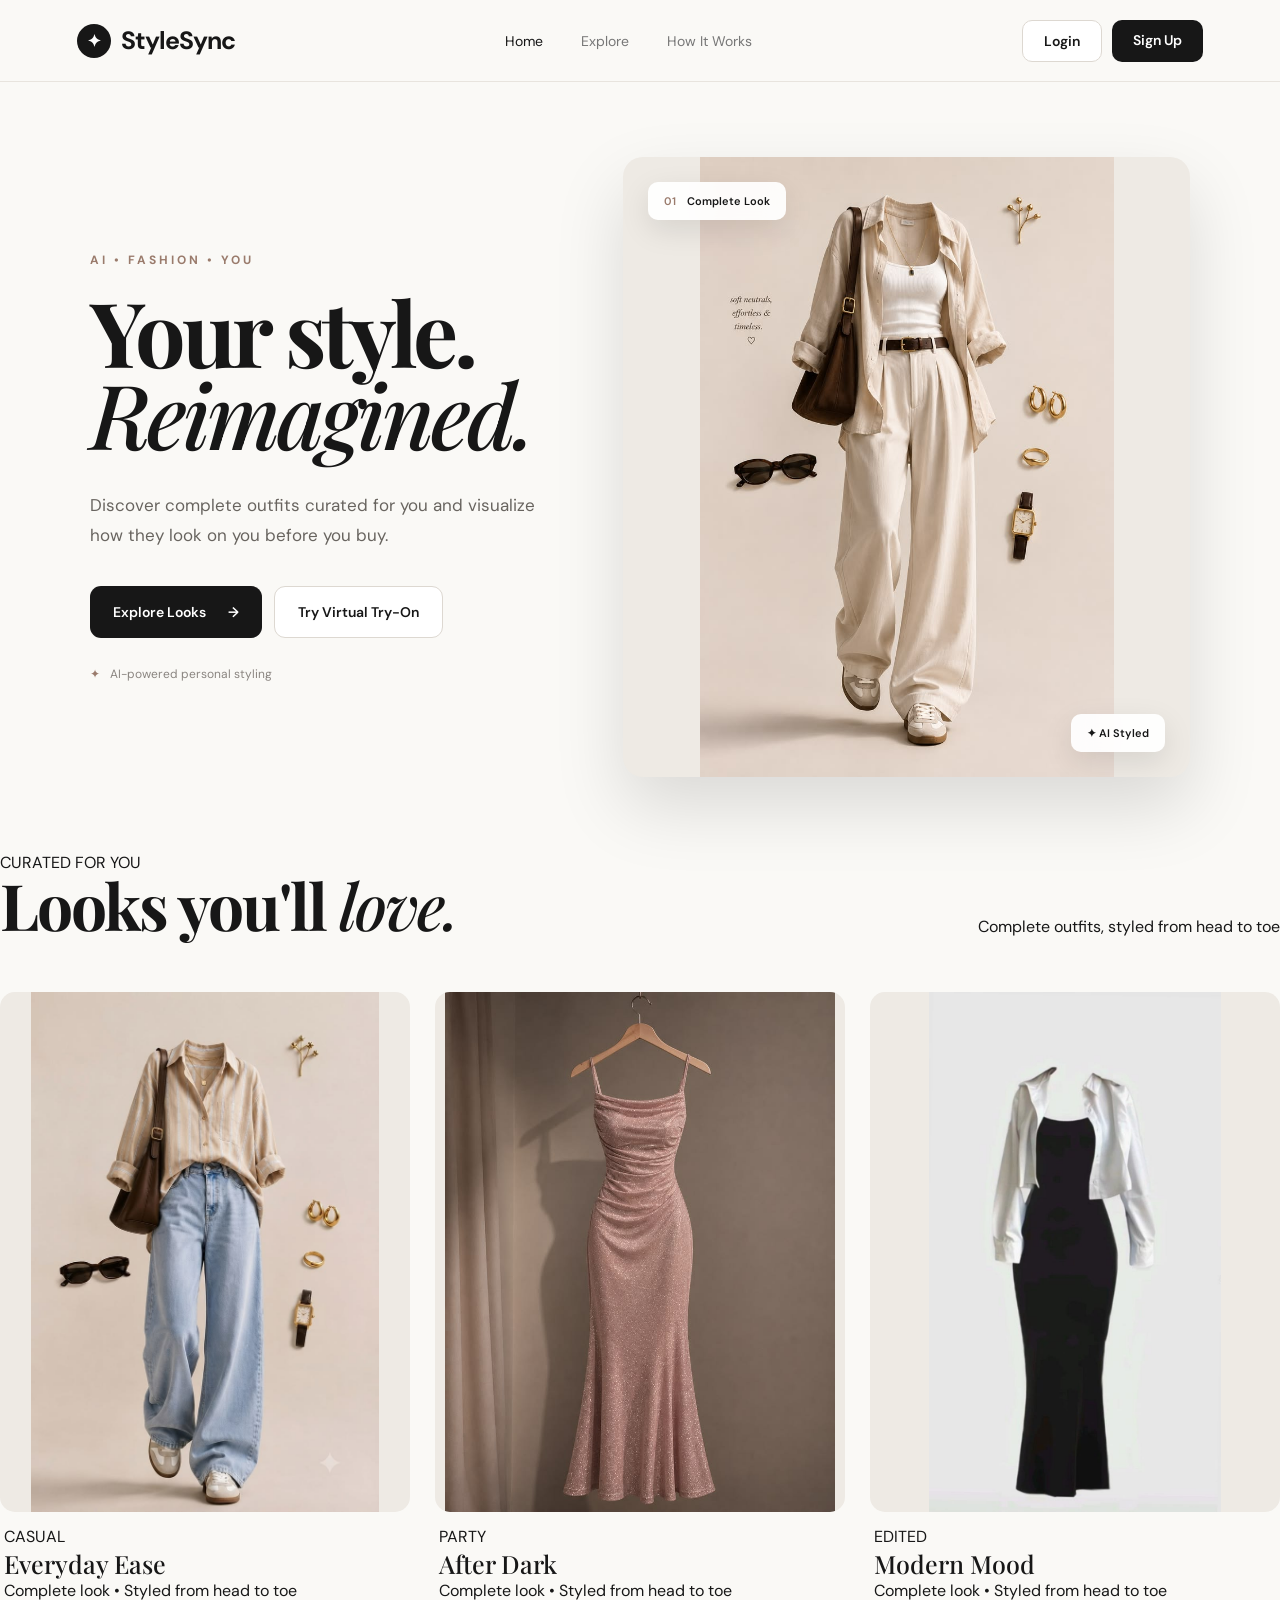
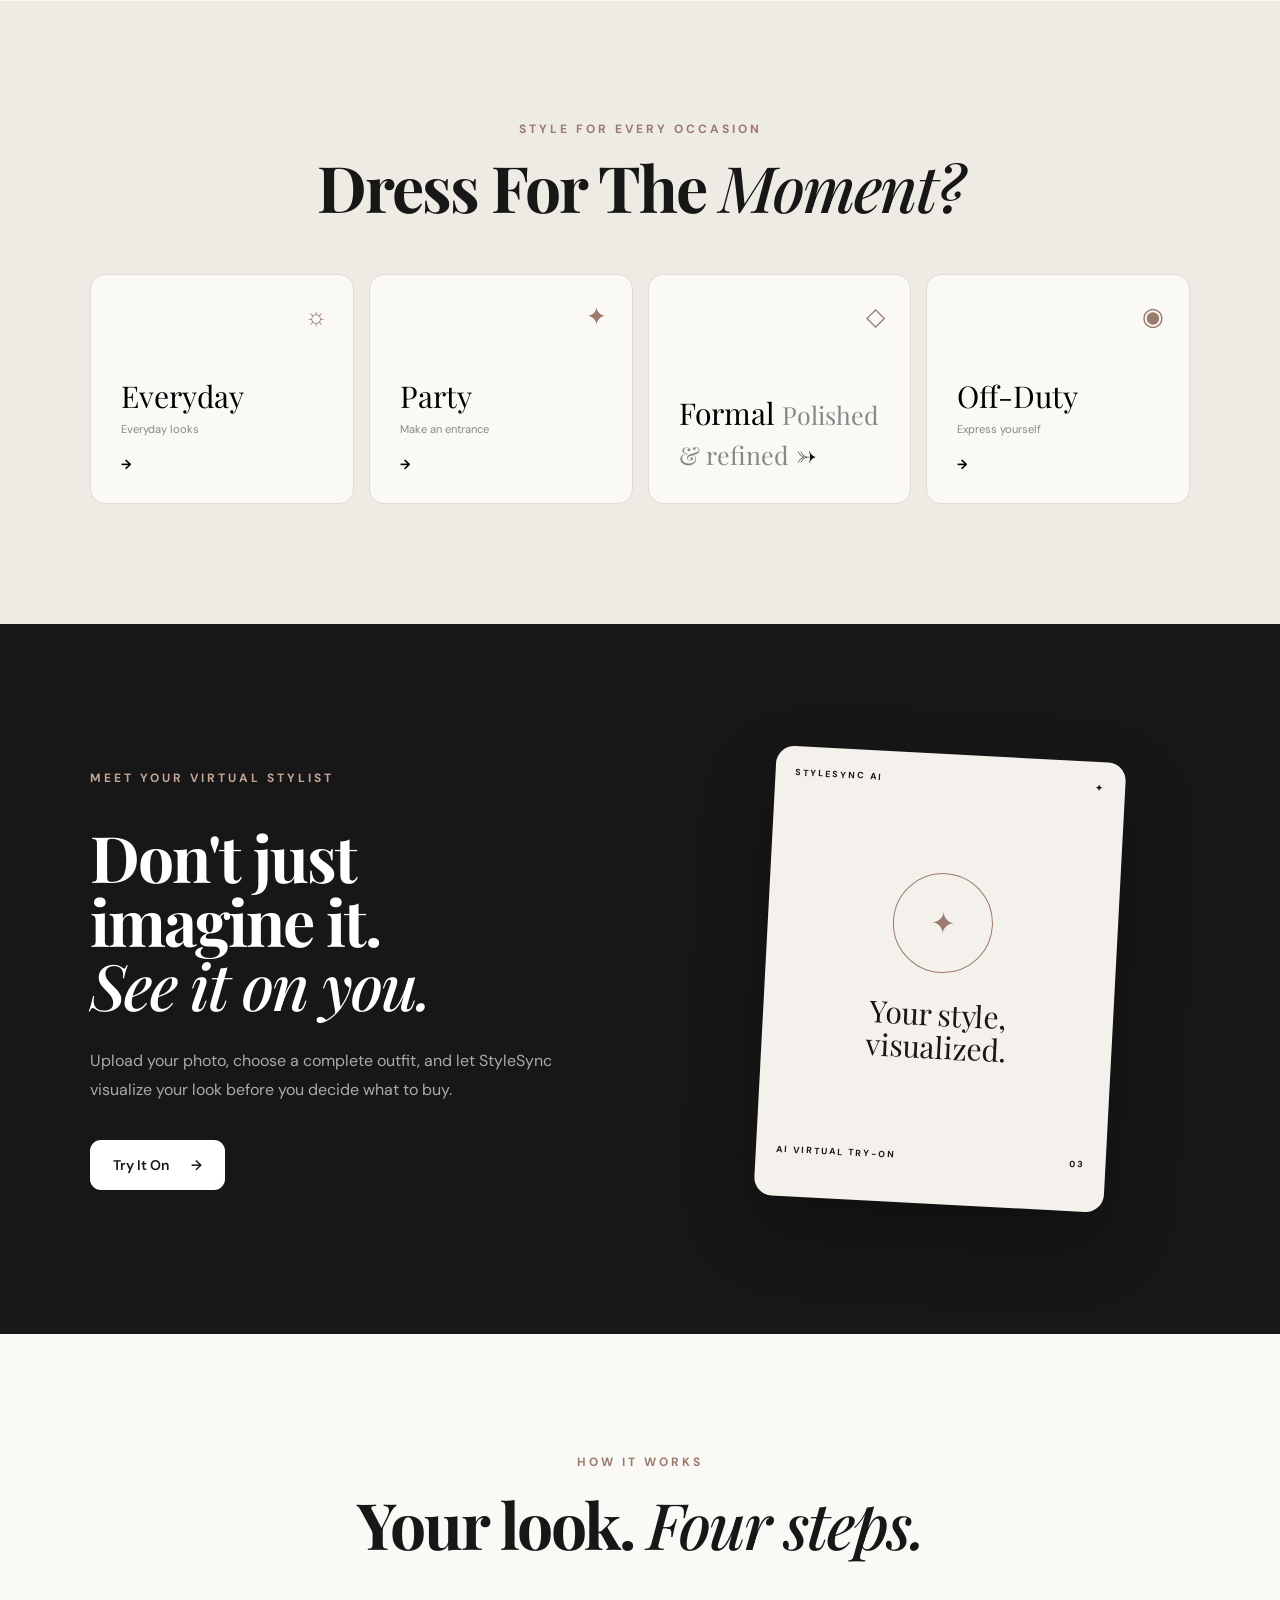
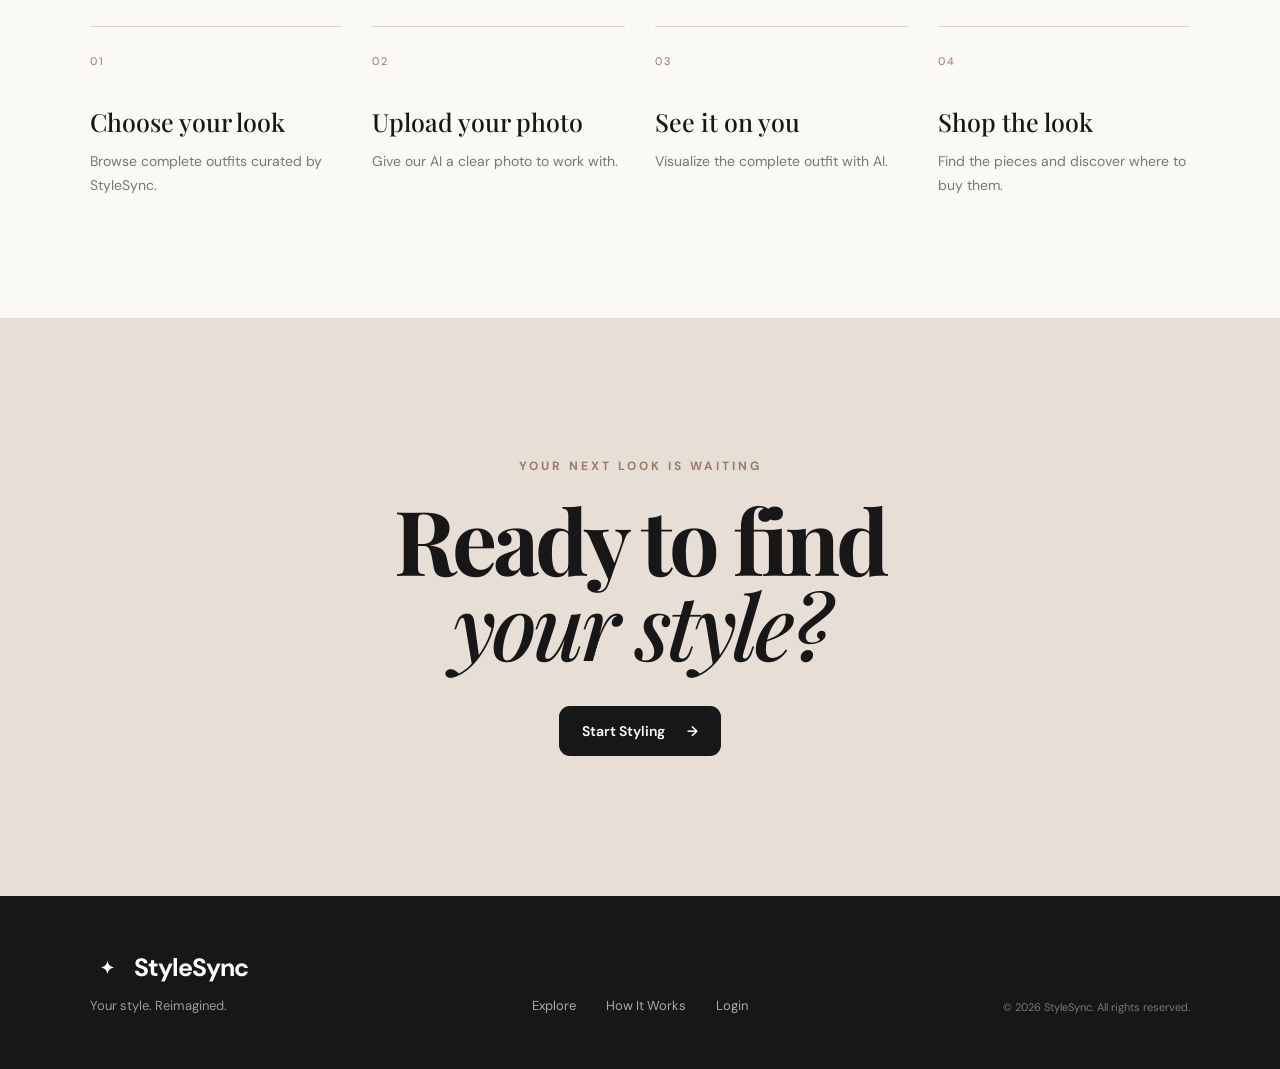
==== index.html @ 2529c58d "Firstcommit" ====
<!DOCTYPE html>
<html lang="en">

<head>
    <meta charset="UTF-8">
    <meta name="viewport" content="width=device-width, initial-scale=1.0">

    <title>StyleSync — Your Style. Reimagined.</title>

    <link rel="stylesheet" href="style.css">
</head>

<body>

    <!-- ================= NAVBAR ================= -->

    <header class="navbar">

        <a href="index.html" class="brand">
            <span class="brand-icon">✦</span>
            StyleSync
        </a>

        <nav class="nav-links">
            <a href="index.html" class="active">Home</a>
            <a href="#looks">Explore</a>
            <a href="#how-it-works">How It Works</a>
        </nav>

        <div class="nav-buttons">
            <a href="login.html" class="login-btn">Login</a>
            <a href="login.html" class="signup-btn">Sign Up</a>
        </div>

    </header>


    <!-- ================= HERO ================= -->

    <main>

        <section class="hero">

            <div class="hero-content">

                <p class="eyebrow">
                    AI • FASHION • YOU
                </p>

                <h1>
                    Your style.
                    <span>Reimagined.</span>
                </h1>

                <p class="hero-description">
                    Discover complete outfits curated for you
                    and visualize how they look on you before you buy.
                </p>

                <div class="hero-buttons">

                    <a href="#looks" class="primary-btn">
                        Explore Looks
                        <span>→</span>
                    </a>

                    <a href="#try-on" class="secondary-btn">
                        Try Virtual Try-On
                    </a>

                </div>

                <div class="hero-note">
                    <span>✦</span>
                    AI-powered personal styling
                </div>

            </div>


            <!-- HERO OUTFIT -->

            <div class="hero-visual">

                <div class="hero-image-card">

                    <img src="images/front.jpg" alt="Complete StyleSync outfit">

                    <div class="floating-tag tag-top">
                        <span>01</span>
                        Complete Look
                    </div>

                    <div class="floating-tag tag-bottom">
                        ✦ AI Styled
                    </div>

                </div>

            </div>

        </section>


        <!-- ================= TRENDING LOOKS ================= -->

        <section class="trending-section" id="looks">

            <div class="section-heading">

                <div>
                    <span class="section-lebel">CURATED FOR YOU</span>

                    <h2>
                        Looks you'll
                        <em>love.</em>
                    </h2>
                </div>

                <p>Complete outfits, styled from head to toe
                </p>

            </div>


            <div class="look-grid">
                <article class="look-card">
                    <div class="look-image">
                        <img src="images/casual.jpg" alt="Casual outfit">
                    </div>

                    <div class="look-info">
                        <span>CASUAL</span>
                        <h3>Everyday Ease</h3>
                        <p>Complete look • Styled from head to toe</p>
                    </div>
                </article>

                <article class="look-card">
                    <div class="look-image">
                        <img src="images/party.jpg" alt="Party outfit">
                    </div>

                    <div class="look-info">
                        <span>PARTY</span>
                        <h3>After Dark</h3>
                        <p>Complete look • Styled from head to toe</p>
                    </div>
                </article>

                <article class="look-card">
                    <div class="look-image">
                        <img src="images/bodycon.jpg" alt="Fashion outfit">
                    </div>

                    <div class="look-info">
                        <span>EDITED</span>
                        <h3>Modern Mood</h3>
                        <p>Complete look • Styled from head to toe</p>
                    </div>
                </article>


        </section>


        <!-- ================= OCCASION SECTION ================= -->

        <section class="occasion-section">

            <div class="occasion-heading">

                <p class="eyebrow">STYLE FOR EVERY OCCASION</p>

                <h2>
                    Dress For The
                    <em>Moment?</em>
                </h2>

            </div>


            <div class="occasion-grid">

                <button class="occasion-card">
                    <span class="occasion-icon">☼</span>
                    <span>Everyday</span>
                    <small>Everyday looks</small>
                    <b>→</b>
                </button>

                <button class="occasion-card">
                    <span class="occasion-icon">✦</span>
                    <span>Party</span>
                    <small>Make an entrance</small>
                    <b>→</b>
                </button>

                <button class="occasion-card">
                    <span class="occasion-icon">◇</span>
                    <span>Formal</span+>
                        <small>Polished & refined</small>
                        <b>→</b>
                </button>

                <button class="occasion-card">
                    <span class="occasion-icon">◉</span>
                    <span>Off-Duty</span>
                    <small>Express yourself</small>
                    <b>→</b>
                </button>

            </div>

        </section>


        <!-- ================= AI TRY ON ================= -->

        <section class="try-on-section" id="try-on">

            <div class="try-on-content">

                <p class="eyebrow">
                    MEET YOUR VIRTUAL STYLIST
                </p>

                <h2>
                    Don't just imagine it.
                    <em>See it on you.</em>
                </h2>

                <p>
                    Upload your photo, choose a complete outfit,
                    and let StyleSync visualize your look before
                    you decide what to buy.
                </p>

                <a href="login.html" class="primary-btn">
                    Try It On <span>→</span>
                </a>

            </div>


            <div class="try-on-visual">

                <div class="try-card">

                    <div class="try-card-top">
                        <span>STYLESYNC AI</span>
                        <span>✦</span>
                    </div>

                    <div class="try-placeholder">

                        <div class="scan-circle">
                            ✦
                        </div>

                        <p>
                            Your style,
                            <br>
                            visualized.
                        </p>

                    </div>

                    <div class="try-card-bottom">

                        <span>AI VIRTUAL TRY-ON</span>

                        <span>03</span>

                    </div>

                </div>

            </div>

        </section>


        <!-- ================= HOW IT WORKS ================= -->

        <section class="how-section" id="how-it-works">

            <div class="section-heading centered">

                <p class="eyebrow">HOW IT WORKS</p>

                <h2>
                    Your look.
                    <em>Four steps.</em>
                </h2>

            </div>


            <div class="steps">

                <div class="step">

                    <span class="step-number">01</span>

                    <h3>Choose your look</h3>

                    <p>
                        Browse complete outfits
                        curated by StyleSync.
                    </p>

                </div>


                <div class="step">

                    <span class="step-number">02</span>

                    <h3>Upload your photo</h3>

                    <p>
                        Give our AI a clear photo
                        to work with.
                    </p>

                </div>


                <div class="step">

                    <span class="step-number">03</span>

                    <h3>See it on you</h3>

                    <p>
                        Visualize the complete
                        outfit with AI.
                    </p>

                </div>


                <div class="step">

                    <span class="step-number">04</span>

                    <h3>Shop the look</h3>

                    <p>
                        Find the pieces and
                        discover where to buy them.
                    </p>

                </div>

            </div>

        </section>


        <!-- ================= FINAL CTA ================= -->

        <section class="final-cta">

            <p class="eyebrow">
                YOUR NEXT LOOK IS WAITING
            </p>

            <h2>
                Ready to find
                <em>your style?</em>
            </h2>

            <a href="#looks" class="primary-btn">
                Start Styling
                <span>→</span>
            </a>

        </section>

    </main>


    <!-- ================= FOOTER ================= -->

    <footer class="footer">

        <div class="footer-brand">

            <a href="index.html" class="brand">
                <span class="brand-icon">✦</span>
                StyleSync
            </a>

            <p>
                Your style. Reimagined.
            </p>

        </div>


        <div class="footer-links">

            <a href="#looks">Explore</a>
            <a href="#how-it-works">How It Works</a>
            <a href="login.html">Login</a>

        </div>


        <p class="copyright">
            © 2026 StyleSync. All rights reserved.
        </p>

    </footer>


    <script src="script.js"></script>

</body>

</html>
---- style.css ----
/* =========================================
   STYLESYNC
   HOME PAGE
========================================= */

@import url('https://fonts.googleapis.com/css2?family=DM+Sans:wght@400;500;600;700&family=Playfair+Display:ital,wght@0,500;0,600;1,500;1,600&display=swap');


/* =========================================
   RESET
========================================= */

* {
    margin: 0;
    padding: 0;
    box-sizing: border-box;
}

html {
    scroll-behavior: smooth;
}

body {
    font-family: "DM Sans", sans-serif;
    background: #faf9f6;
    color: #171717;
}

a {
    color: inherit;
    text-decoration: none;
}

button {
    font-family: inherit;
}


/* =========================================
   NAVBAR
========================================= */

.navbar {
    height: 82px;
    padding: 0 6%;
    display: flex;
    align-items: center;
    justify-content: space-between;

    background: rgba(250, 249, 246, 0.95);
    border-bottom: 1px solid #e8e4de;

    position: sticky;
    top: 0;
    z-index: 100;
}

.brand {
    display: flex;
    align-items: center;
    gap: 10px;

    font-size: 25px;
    font-weight: 700;
    letter-spacing: -1px;
}

.brand-icon {
    width: 34px;
    height: 34px;

    display: flex;
    align-items: center;
    justify-content: center;

    background: #171717;
    color: white;

    border-radius: 50%;

    font-size: 17px;
}

.nav-links {
    display: flex;
    gap: 38px;
}

.nav-links a {
    color: #777;
    font-size: 14px;
    transition: 0.25s;
}

.nav-links a:hover,
.nav-links a.active {
    color: #171717;
}

.nav-buttons {
    display: flex;
    gap: 10px;
}

.login-btn,
.signup-btn {
    padding: 11px 21px;
    border-radius: 10px;

    font-size: 14px;
    font-weight: 600;
}

.login-btn {
    border: 1px solid #ddd8d1;
    background: white;
}

.signup-btn {
    background: #171717;
    color: white;
}


/* =========================================
   HERO
========================================= */

.hero {
    min-height: 690px;

    padding: 75px 7%;

    display: grid;
    grid-template-columns: 0.9fr 1.1fr;
    align-items: center;
    gap: 70px;
}

.hero-content {
    max-width: 570px;
}

.eyebrow {
    color: #9a7b6c;

    font-size: 12px;
    font-weight: 700;

    letter-spacing: 3px;

    margin-bottom: 22px;
}

.hero h1 {
    font-family: "Playfair Display", serif;

    font-size: clamp(60px, 7vw, 100px);

    line-height: 0.92;
    letter-spacing: -4px;

    margin-bottom: 35px;
}

.hero h1 span {
    display: block;
    font-style: italic;
    font-weight: 500;
}

.hero-description {
    max-width: 500px;

    color: #68645f;

    font-size: 17px;
    line-height: 1.8;

    margin-bottom: 35px;
}

.hero-buttons {
    display: flex;
    gap: 12px;
    flex-wrap: wrap;
}

.primary-btn,
.secondary-btn,
.outline-btn {
    display: inline-flex;
    align-items: center;
    justify-content: center;
    gap: 22px;

    padding: 16px 23px;

    border-radius: 11px;

    font-size: 14px;
    font-weight: 600;

    transition: 0.3s;
}

.primary-btn {
    background: #171717;
    color: white;
}

.primary-btn:hover {
    transform: translateY(-3px);
}

.secondary-btn {
    background: white;
    border: 1px solid #ddd8d1;
}

.secondary-btn:hover {
    background: #f1eee9;
}

.hero-note {
    margin-top: 28px;

    color: #8a8580;

    font-size: 12px;
}

.hero-note span {
    color: #9a7b6c;
    margin-right: 7px;
}


/* =========================================
   HERO IMAGE
========================================= */

.hero-visual {
    display: flex;
    justify-content: center;
}

.hero-image-card {
    width: min(100%, 620px);
    height: 620px;

    position: relative;

    overflow: hidden;

    border-radius: 20px;

    background: #eeeae4;

    box-shadow: 0 30px 70px rgba(0, 0, 0, 0.13);
}

.hero-image-card img {
    width: 100%;
    height: 100%;

    object-fit: contain;
    display: block;

    transition: transform 0.7s ease;
}

.hero-image-card:hover img {
    transform: scale(1.04);
}

.floating-tag {
    position: absolute;

    background: rgba(255, 255, 255, 0.92);

    backdrop-filter: blur(10px);

    border-radius: 10px;

    padding: 12px 16px;

    font-size: 11px;
    font-weight: 600;

    box-shadow: 0 10px 30px rgba(0, 0, 0, 0.1);
}

.tag-top {
    top: 25px;
    left: 25px;
}

.tag-top span {
    color: #9a7b6c;
    margin-right: 8px;
}

.tag-bottom {
    right: 25px;
    bottom: 25px;
}


/* =========================================
   LOOKS SECTION
========================================= */

.looks-section {
    padding: 120px 7%;
    background: white;
}

.section-heading {
    display: flex;
    align-items: end;
    justify-content: space-between;

    margin-bottom: 55px;
}

.section-heading h2,
.occasion-heading h2,
.how-section h2 {
    font-family: "Playfair Display", serif;

    font-size: clamp(45px, 5vw, 70px);

    line-height: 1;

    letter-spacing: -2px;
}

.section-heading h2 em,
.occasion-heading h2 em,
.how-section h2 em {
    font-weight: 500;
}

.section-description {
    max-width: 340px;

    color: #777;

    line-height: 1.7;
}


/* =========================================
   LOOK CARDS
========================================= */

.look-grid {
    display: grid;
    grid-template-columns: repeat(3, 1fr);
    gap: 25px;
}

.look-card {
    cursor: pointer;
}

.look-image {
    height: 520px;

    position: relative;

    overflow: hidden;

    border-radius: 15px;

    background: #eeeae4;
}

.look-image img {
    width: 100%;
    height: 100%;

    object-fit: contain;
    display: block;

    transition: 0.5s ease;
}

.look-card:hover .look-image img {
    transform: scale(1.05);
}

.look-number {
    position: absolute;

    top: 18px;
    left: 18px;

    background: rgba(255,255,255,0.9);

    padding: 8px 11px;

    border-radius: 8px;

    font-size: 11px;
}

.heart-btn {
    position: absolute;

    top: 18px;
    right: 18px;

    width: 38px;
    height: 38px;

    border: none;

    border-radius: 50%;

    background: rgba(255,255,255,0.9);

    font-size: 20px;

    cursor: pointer;
}



.look-category {
    font-size: 10px;

    color: #9a7b6c;

    letter-spacing: 2px;

    margin-bottom: 7px;
}
.look-info {
    padding: 14px 4px 0;
}

.look-info h3 {
    font-family: "Playfair Display", serif;

    font-size: 25px;

    font-weight: 500;
}

.view-btn {
    background: none;
    border: none;

    cursor: pointer;

    font-size: 13px;
    font-weight: 600;
}

.center-button {
    display: flex;
    justify-content: center;

    margin-top: 50px;
}

.outline-btn {
    border: 1px solid #d9d4cd;
    background: white;
}

.outline-btn:hover {
    background: #171717;
    color: white;
}


/* =========================================
   OCCASION SECTION
========================================= */

.occasion-section {
    padding: 120px 7%;

    background: #eeeae4;
}

.occasion-heading {
    text-align: center;
    margin-bottom: 55px;
}

.occasion-heading .eyebrow {
    margin-bottom: 18px;
}

.occasion-grid {
    display: grid;

    grid-template-columns: repeat(4, 1fr);

    gap: 15px;
}

.occasion-card {
    min-height: 230px;

    position: relative;

    padding: 30px;

    display: flex;
    flex-direction: column;

    align-items: flex-start;
    justify-content: flex-end;

    background: #faf9f6;

    border: 1px solid #e0dbd4;

    border-radius: 15px;

    cursor: pointer;

    text-align: left;

    transition: 0.3s;
}

.occasion-card:hover {
    transform: translateY(-7px);
    background: white;
}

.occasion-icon {
    position: absolute;

    top: 25px;
    right: 25px;

    font-size: 25px;

    color: #9a7b6c;
}

.occasion-card > span:nth-child(2) {
    font-family: "Playfair Display", serif;

    font-size: 30px;
}

.occasion-card small {
    color: #888;

    margin-top: 6px;
}

.occasion-card b {
    margin-top: 20px;
}


/* =========================================
   AI TRY ON
========================================= */

.try-on-section {
    padding: 130px 7%;

    display: grid;

    grid-template-columns: 1fr 1fr;

    gap: 100px;

    align-items: center;

    background: #171717;

    color: white;
}

.try-on-content {
    max-width: 570px;
}

.try-on-content .eyebrow {
    color: #c3a697;
}

.try-on-content h2 {
    font-family: "Playfair Display", serif;

    font-size: clamp(48px, 5vw, 72px);

    line-height: 1;

    letter-spacing: -2px;

    margin-bottom: 30px;
}

.try-on-content h2 em {
    display: block;

    font-weight: 500;
}

.try-on-content > p {
    color: #aaa;

    line-height: 1.8;

    max-width: 500px;

    margin-bottom: 35px;
}

.try-on-content .primary-btn {
    background: white;
    color: #171717;
}

.try-on-visual {
    display: flex;
    justify-content: center;
}

.try-card {
    width: 350px;
    height: 450px;

    background: #f4f1ec;

    color: #171717;

    border-radius: 18px;

    padding: 20px;

    transform: rotate(3deg);

    box-shadow: 0 30px 70px rgba(0,0,0,0.3);
}

.try-card-top,
.try-card-bottom {
    display: flex;
    justify-content: space-between;

    font-size: 9px;
    font-weight: 700;

    letter-spacing: 2px;
}

.try-placeholder {
    height: 365px;

    display: flex;
    flex-direction: column;

    align-items: center;
    justify-content: center;

    text-align: center;
}

.scan-circle {
    width: 100px;
    height: 100px;

    border: 1px solid #9a7b6c;

    border-radius: 50%;

    display: flex;
    align-items: center;
    justify-content: center;

    font-size: 30px;

    color: #9a7b6c;

    margin-bottom: 25px;
}

.try-placeholder p {
    font-family: "Playfair Display", serif;

    font-size: 30px;

    line-height: 1.1;
}


/* =========================================
   HOW IT WORKS
========================================= */

.how-section {
    padding: 120px 7%;
    background: #faf9f6;
}

.centered {
    display: block;

    text-align: center;
}

.steps {
    display: grid;

    grid-template-columns: repeat(4, 1fr);

    gap: 30px;

    margin-top: 70px;
}

.step {
    border-top: 1px solid #d8d3cc;

    padding-top: 22px;
}

.step-number {
    color: #9a7b6c;

    font-size: 11px;

    letter-spacing: 2px;
}

.step h3 {
    font-family: "Playfair Display", serif;

    font-size: 25px;

    font-weight: 500;

    margin: 35px 0 12px;
}

.step p {
    color: #777;

    font-size: 14px;

    line-height: 1.7;
}


/* =========================================
   FINAL CTA
========================================= */

.final-cta {
    padding: 140px 20px;

    text-align: center;

    background: #e7ded6;
}

.final-cta h2 {
    font-family: "Playfair Display", serif;

    font-size: clamp(55px, 7vw, 95px);

    line-height: 0.95;

    letter-spacing: -4px;

    margin-bottom: 40px;
}

.final-cta h2 em {
    display: block;

    font-weight: 500;
}


/* =========================================
   FOOTER
========================================= */

.footer {
    padding: 55px 7%;

    display: grid;

    grid-template-columns: 1fr auto 1fr;

    align-items: end;

    gap: 30px;

    background: #171717;

    color: white;
}

.footer-brand p {
    color: #999;

    font-size: 13px;

    margin-top: 12px;
}

.footer-links {
    display: flex;

    gap: 30px;

    font-size: 13px;

    color: #aaa;
}

.footer-links a:hover {
    color: white;
}

.copyright {
    color: #777;

    font-size: 11px;

    text-align: right;
}


/* =========================================
   RESPONSIVE
========================================= */

@media (max-width: 900px) {

    .nav-links {
        display: none;
    }

    .hero {
        grid-template-columns: 1fr;

        padding-top: 60px;
    }

    .hero-image-card {
        height: 500px;
    }

    .look-grid {
        grid-template-columns: 1fr 1fr;
    }

    .occasion-grid {
        grid-template-columns: 1fr 1fr;
    }

    .try-on-section {
        grid-template-columns: 1fr;
    }

    .steps {
        grid-template-columns: 1fr 1fr;
    }

    .footer {
        grid-template-columns: 1fr;

        align-items: start;
    }

    .copyright {
        text-align: left;
    }
}


@media (max-width: 600px) {

    .navbar {
        padding: 0 5%;
    }

    .brand {
        font-size: 21px;
    }

    .nav-buttons .login-btn {
        display: none;
    }

    .hero {
        padding: 55px 5%;

        gap: 45px;
    }

    .hero h1 {
        font-size: 60px;

        letter-spacing: -3px;
    }

    .hero-image-card {
        height: 430px;
    }

    .looks-section,
    .occasion-section,
    .how-section {
        padding: 80px 5%;
    }

    .section-heading {
        display: block;
    }

    .section-description {
        margin-top: 20px;
    }

    .look-grid {
        grid-template-columns: 1fr;
    }

    .look-image {
        height: 480px;
    }

    .occasion-grid {
        grid-template-columns: 1fr;
    }

    .try-on-section {
        padding: 90px 5%;
    }

    .try-card {
        width: 300px;
        height: 400px;
    }

    .steps {
        grid-template-columns: 1fr;
    }

    .final-cta {
        padding: 100px 20px;
    }

    .final-cta h2 {
        font-size: 60px;
    }

    .footer {
        padding: 45px 5%;
    }

    .footer-links {
        flex-wrap: wrap;
    }
}
/* =========================================================
   STYLESYNC LOGIN / SIGNUP PAGE
   =========================================================/* =========================================
   STYLESYNC LOGIN PAGE
   ========================================= */

.login-page {
    margin: 0;
    padding: 0;
    min-height: 100vh;

    display: grid;
    grid-template-columns: 58% 42%;

    background: #faf9f6;

    font-family: Arial, sans-serif;
}


/* =========================================
   LEFT SIDE
   ========================================= */

.login-left {
    position: relative;
    min-height: 100vh;

    overflow: hidden;

    color: white;
    background: #222;
}


/* VIDEO */

.login-video {
    position: absolute;

    width: 100%;
    height: 100%;

    object-fit: cover;

    left: 0;
    top: 0;

    z-index: 0;
}


/* VIDEO DARK OVERLAY */

.video-overlay {
    position: absolute;

    inset: 0;

    background: rgba(0, 0, 0, 0.48);

    z-index: 1;
}


/* LOGO */

.login-logo {
    position: absolute;

    top: 40px;
    left: 45px;

    z-index: 5;

    color: white;

    text-decoration: none;

    font-size: 23px;
    font-weight: 700;

    letter-spacing: -0.5px;
}


/* HERO */

.login-hero {
    position: absolute;

    z-index: 3;

    left: 45px;
    right: 45px;

    top: 50%;

    transform: translateY(-50%);
}


.login-hero p {
    margin: 0 0 20px;

    font-size: 11px;

    font-weight: 700;

    letter-spacing: 3px;
}


.login-hero h1 {
    margin: 0;

    font-family: Georgia, "Times New Roman", serif;

    font-size: clamp(52px, 5vw, 78px);

    line-height: 0.98;

    font-weight: 400;
}


.login-hero h1 i {
    font-style: italic;
}


.login-description {
    max-width: 470px;

    margin-top: 28px;

    font-size: 15px;

    line-height: 1.7;

    color: rgba(255,255,255,0.88);
}


/* FEATURES */

.login-features {
    position: absolute;

    z-index: 3;

    left: 45px;
    right: 45px;
    bottom: 40px;

    display: flex;

    align-items: center;

    gap: 20px;

    font-size: 12px;

    color: rgba(255,255,255,0.9);
}


/* =========================================
   RIGHT SIDE
   ========================================= */

.login-right {
    min-height: 100vh;

    display: flex;

    justify-content: center;
    align-items: center;

    padding: 50px;

    box-sizing: border-box;

    background: #faf9f6;
}


.login-container {
    width: 100%;

    max-width: 430px;
}


/* MOBILE LOGO */

.mobile-logo {
    display: none;

    color: #171717;

    text-decoration: none;

    font-size: 23px;

    font-weight: 700;

    margin-bottom: 40px;
}


/* =========================================
   TABS
   ========================================= */

.login-tabs {
    display: flex;

    gap: 30px;

    border-bottom: 1px solid #ddd8d0;

    margin-bottom: 40px;
}


.tab {
    position: relative;

    border: none;

    background: transparent;

    padding: 0 0 14px;

    cursor: pointer;

    color: #999;

    font-size: 15px;

    font-weight: 500;
}


.tab.active {
    color: #171717;

    font-weight: 700;
}


.tab.active::after {
    content: "";

    position: absolute;

    left: 0;
    right: 0;

    bottom: -1px;

    height: 2px;

    background: #171717;
}


/* =========================================
   FORM TEXT
   ========================================= */

.form-small-title {
    margin-bottom: 12px;

    color: #9a7b6c;

    font-size: 11px;

    font-weight: 700;

    letter-spacing: 2px;
}


.login-container h2 {
    margin: 0;

    color: #171717;

    font-family: Georgia, "Times New Roman", serif;

    font-size: 42px;

    font-weight: 400;

    line-height: 1.1;
}


.form-description {
    margin: 14px 0 28px;

    color: #777;

    font-size: 14px;

    line-height: 1.6;
}


/* =========================================
   GOOGLE BUTTON
   ========================================= */

.google-button {
    width: 100%;

    height: 52px;

    display: flex;

    align-items: center;
    justify-content: center;

    gap: 12px;

    border: 1px solid #ddd8d0;

    border-radius: 10px;

    background: white;

    color: #222;

    font-size: 14px;

    cursor: pointer;

    transition: 0.2s;
}


.google-button:hover {
    border-color: #aaa;

    transform: translateY(-1px);
}


.google-button strong {
    font-size: 18px;
}


/* =========================================
   DIVIDER
   ========================================= */

.form-divider {
    display: flex;

    align-items: center;

    gap: 14px;

    margin: 26px 0;

    color: #aaa;

    font-size: 11px;
}


.form-divider::before,
.form-divider::after {
    content: "";

    flex: 1;

    height: 1px;

    background: #e2ded8;
}


/* =========================================
   INPUTS
   ========================================= */

.form-group {
    margin-bottom: 19px;
}


.form-group label {
    display: block;

    margin-bottom: 8px;

    color: #333;

    font-size: 13px;

    font-weight: 600;
}


.form-group input {
    width: 100%;

    height: 52px;

    box-sizing: border-box;

    padding: 0 15px;

    border: 1px solid #dcd7d0;

    border-radius: 9px;

    outline: none;

    background: white;

    color: #171717;

    font-size: 14px;
}


.form-group input:focus {
    border-color: #9a7b6c;

    box-shadow: 0 0 0 3px rgba(154,123,108,0.08);
}


.form-group input::placeholder {
    color: #aaa;
}


/* =========================================
   OPTIONS
   ========================================= */

.form-options {
    display: flex;

    align-items: center;
    justify-content: space-between;

    margin: 2px 0 22px;

    font-size: 12px;

    color: #777;
}


.remember {
    display: flex;

    align-items: center;

    gap: 7px;
}


.remember input {
    accent-color: #171717;
}


.form-options a {
    color: #333;

    text-decoration: none;

    font-weight: 600;
}


/* =========================================
   SUBMIT BUTTON
   ========================================= */

.login-submit {
    width: 100%;

    height: 54px;

    display: flex;

    align-items: center;
    justify-content: center;

    gap: 12px;

    border: none;

    border-radius: 10px;

    background: #171717;

    color: white;

    font-size: 14px;

    font-weight: 600;

    cursor: pointer;

    transition: 0.25s;
}


.login-submit:hover {
    background: #333;

    transform: translateY(-1px);
}


.login-submit span {
    font-size: 18px;
}


/* =========================================
   GUEST BUTTON
   ========================================= */

.guest-button {
    width: 100%;

    height: 50px;

    margin-top: 12px;

    border: 1px solid #ddd8d0;

    border-radius: 10px;

    background: transparent;

    color: #555;

    font-size: 13px;

    cursor: pointer;
}


.guest-button:hover {
    background: #f0ede8;
}


/* =========================================
   SIGNUP HIDDEN
   ========================================= */

.signup-hidden {
    display: none;
}


/* =========================================
   TERMS
   ========================================= */

.terms-text {
    margin-top: 28px;

    text-align: center;

    color: #999;

    font-size: 11px;

    line-height: 1.7;
}


.terms-text a {
    color: #555;

    text-decoration: underline;
}


/* =========================================
   RESPONSIVE
   ========================================= */

@media (max-width: 900px) {

    .login-page {
        display: block;
    }

    .login-left {
        display: none;
    }

    .login-right {
        min-height: 100vh;

        padding: 35px 25px;
    }

    .mobile-logo {
        display: block;
    }

}


@media (max-width: 500px) {

    .login-right {
        padding: 25px 18px;
    }

    .login-container h2 {
        font-size: 34px;
    }

}
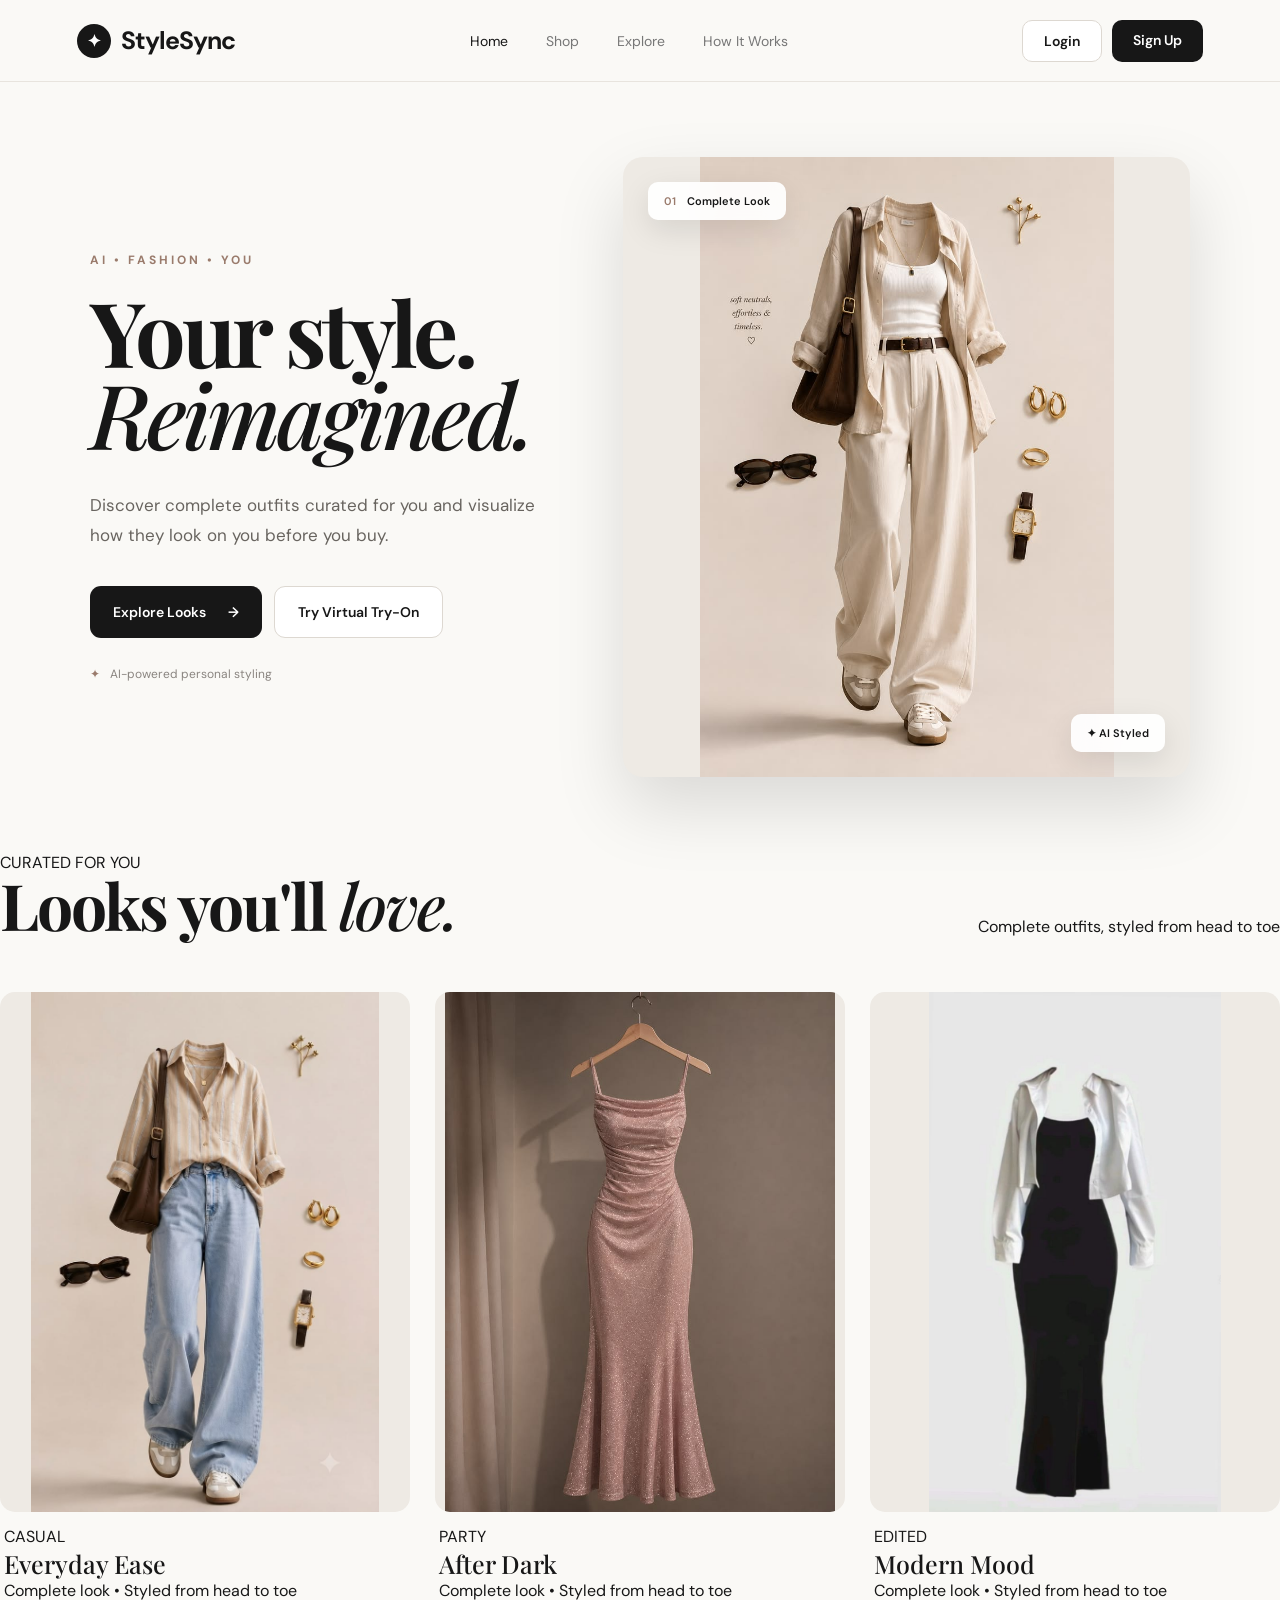
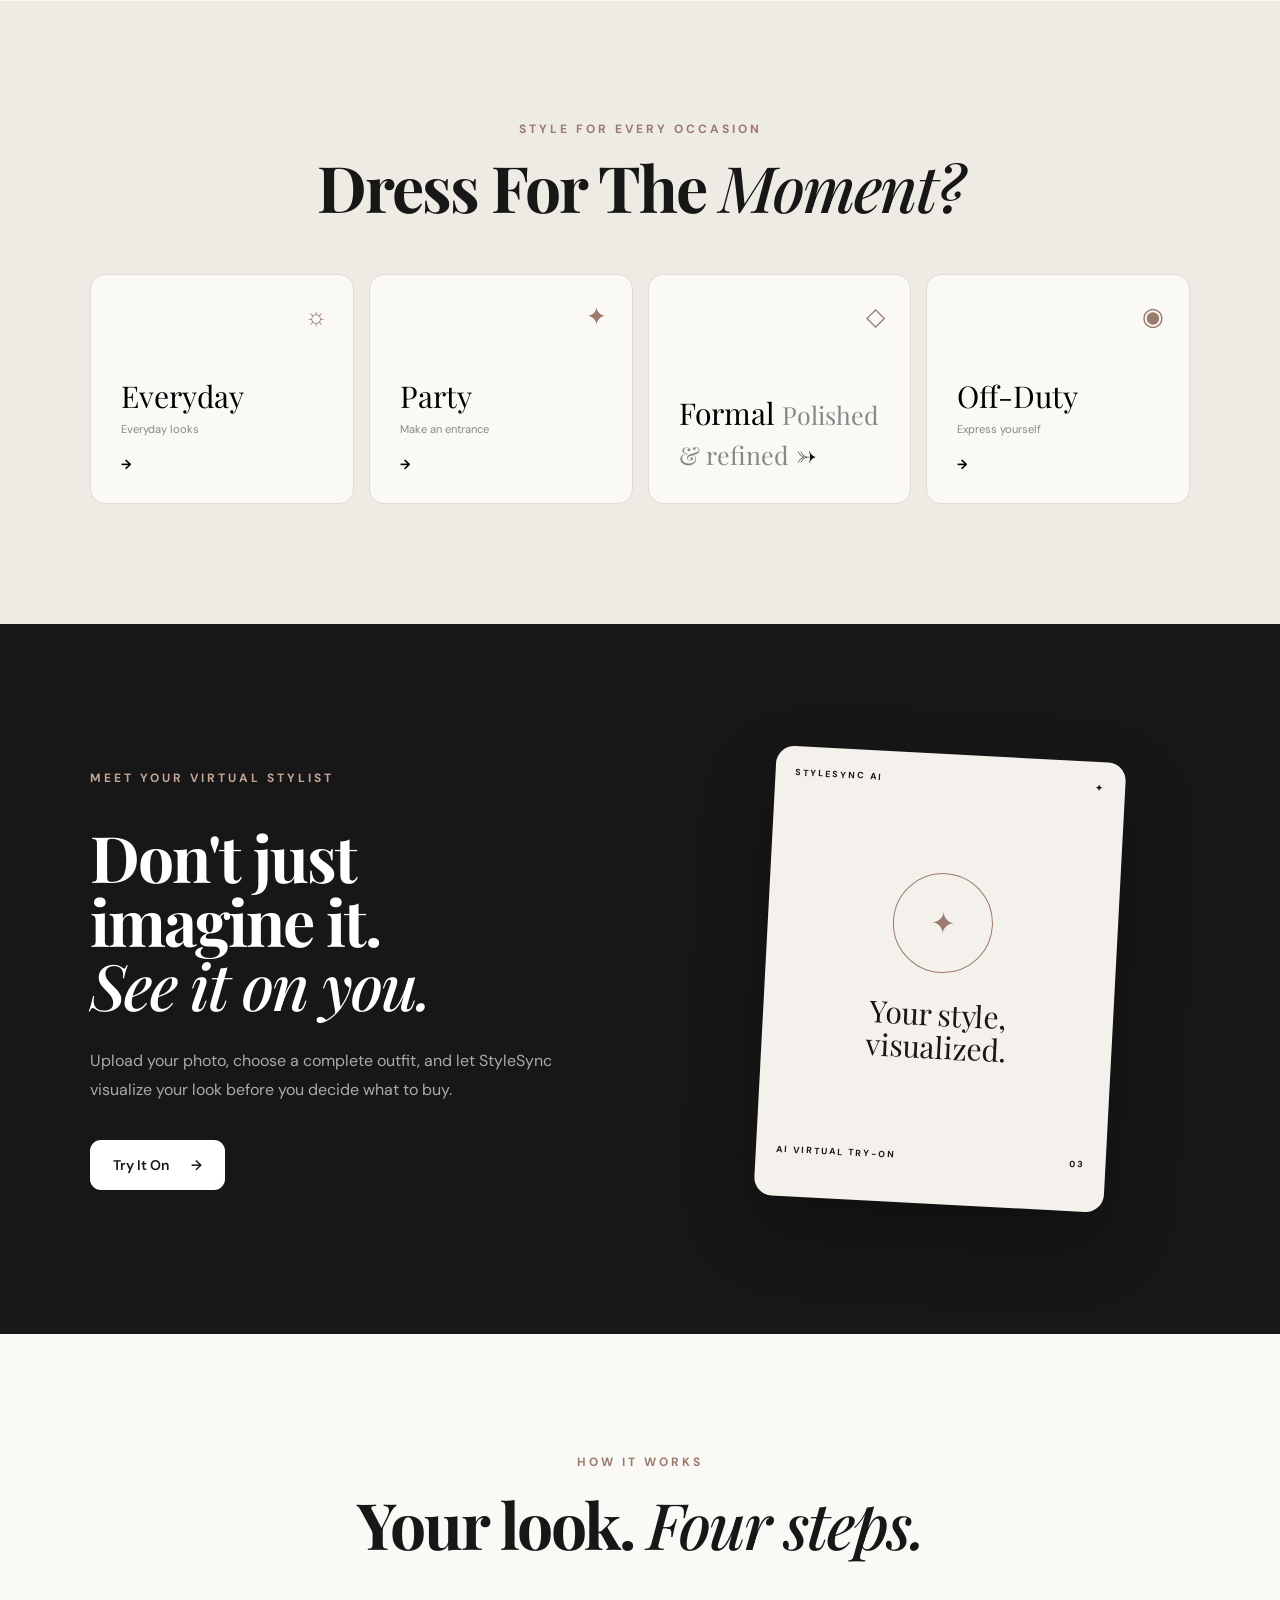
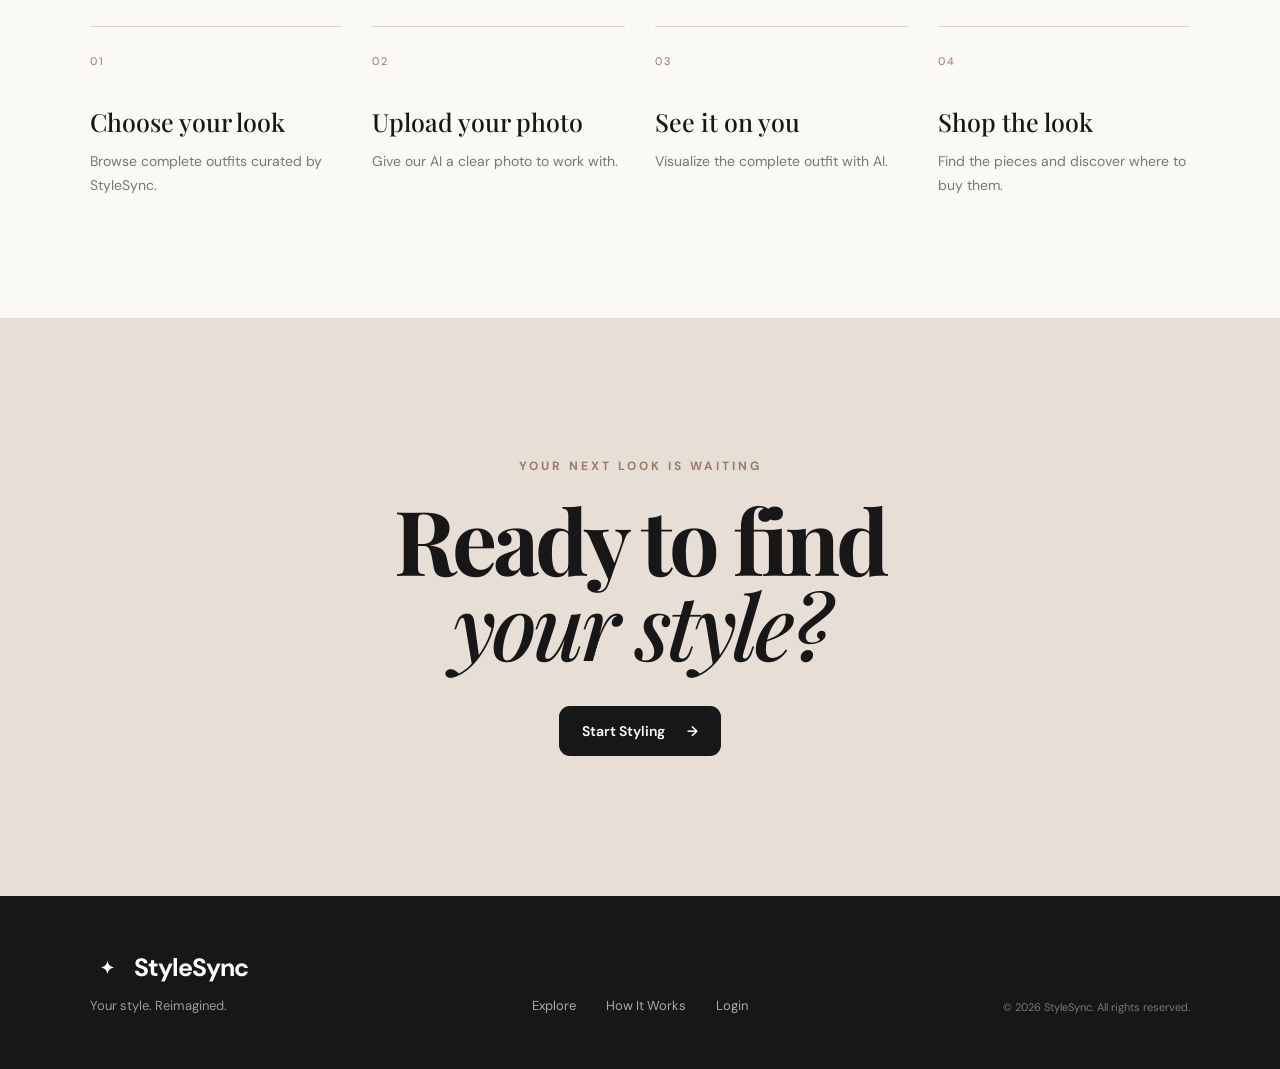
==== commit 4e0f8054: "updated project file" ====
--- a/index.html
+++ b/index.html
@@ -23,6 +23,7 @@
 
         <nav class="nav-links">
             <a href="index.html" class="active">Home</a>
+            <a href="shop.html">Shop</a>
             <a href="#looks">Explore</a>
             <a href="#how-it-works">How It Works</a>
         </nav>
